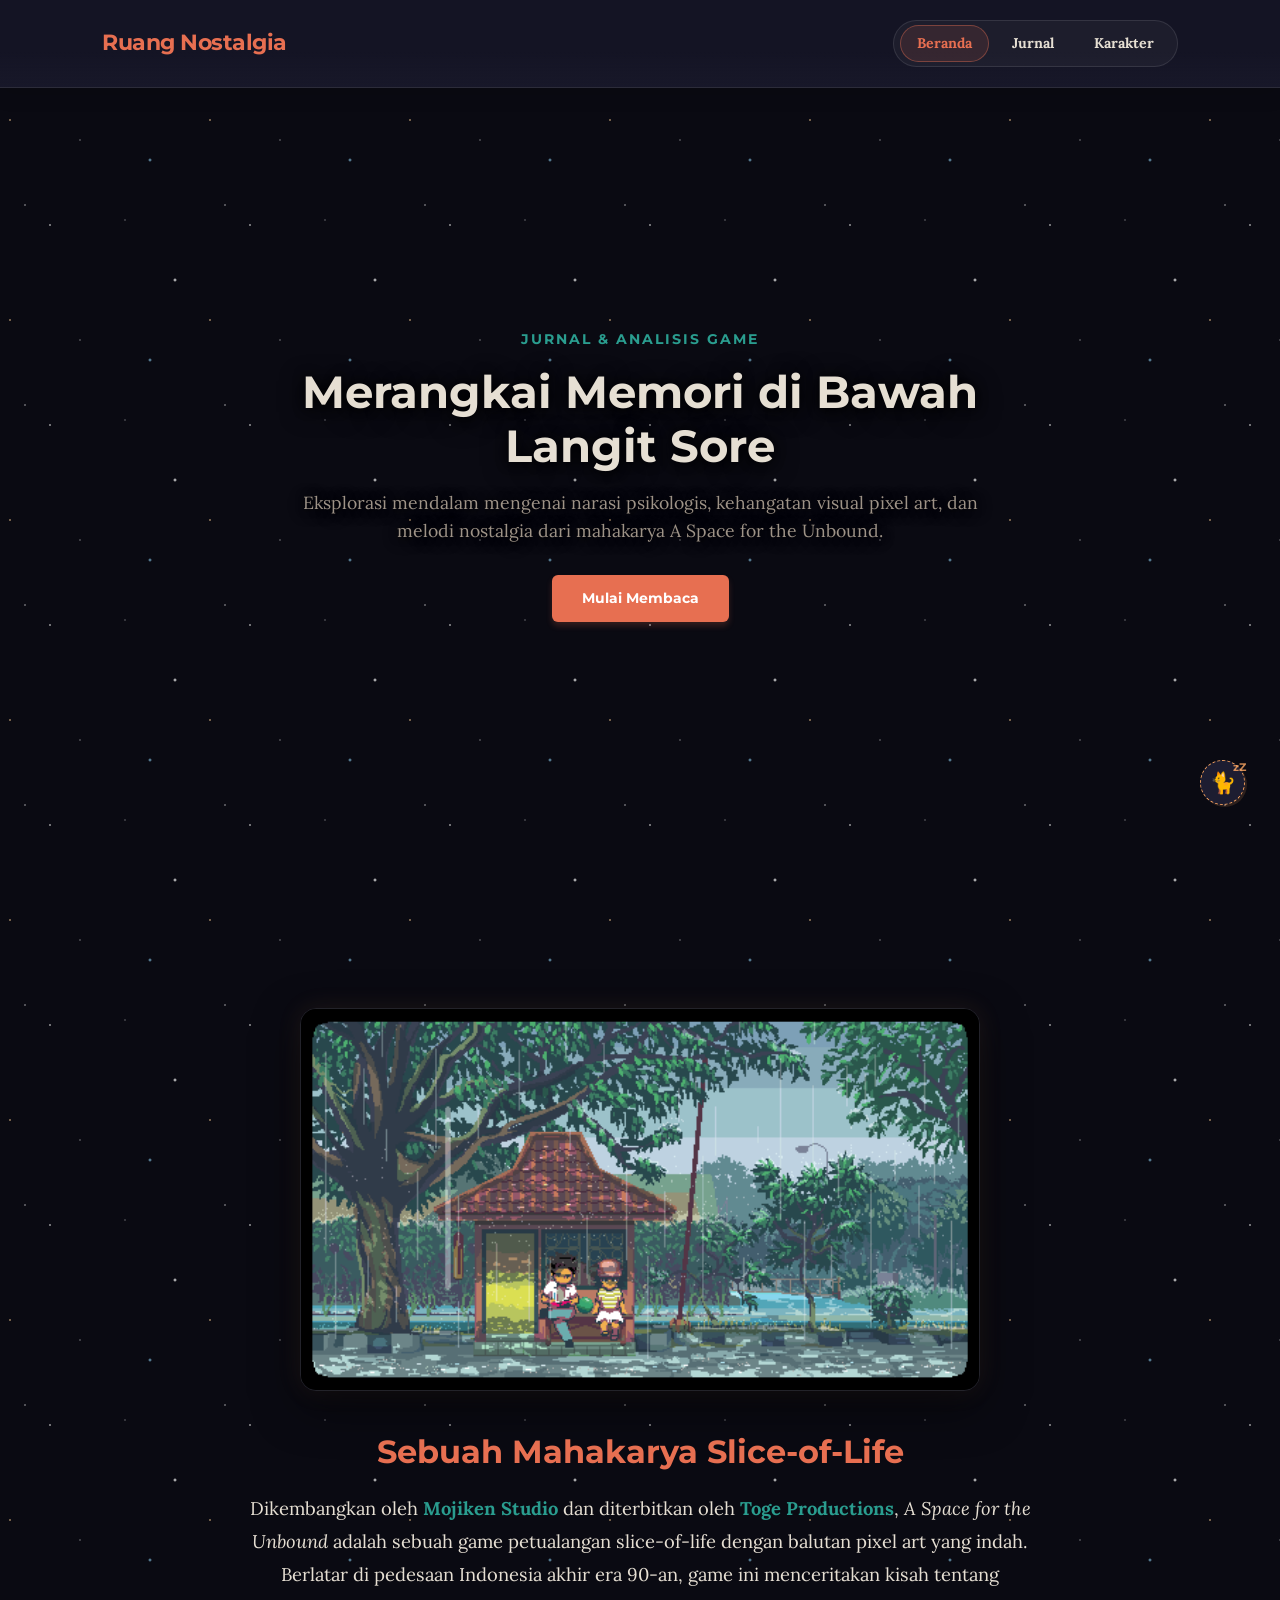
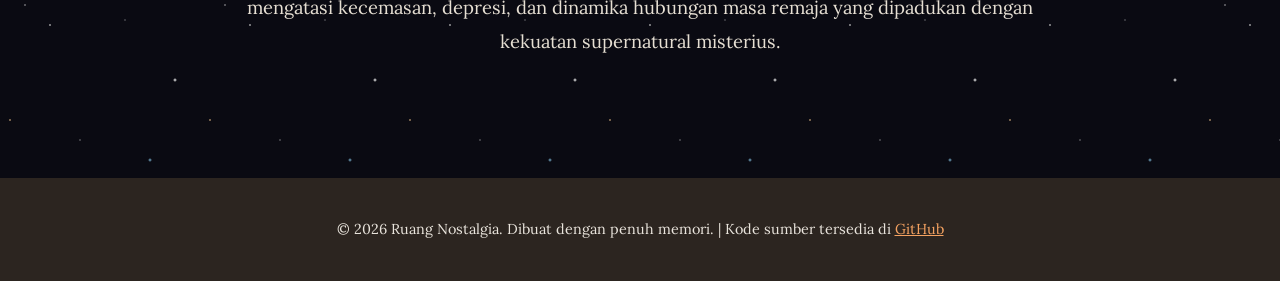
==== index.html @ 8afbe02c "Percobaan 1" ====
<!DOCTYPE html>
<html lang="id">

<head>
    <meta charset="UTF-8">
    <meta name="viewport" content="width=device-width, initial-scale=1.0">
    <title>Ruang Nostalgia - A Space for the Unbound Blog</title>
    <link rel="preconnect" href="https://fonts.googleapis.com">
    <link rel="preconnect" href="https://fonts.gstatic.com" crossorigin>
    <link
        href="https://fonts.googleapis.com/css2?family=Lora:ital,wght@0,400..700;1,400..700&family=Montserrat:wght@400;700&display=swap"
        rel="stylesheet">
    <link rel="stylesheet" href="style.css">
</head>

<body>

    <header class="navbar">
        <div class="logo">Ruang Nostalgia</div>
        <nav class="nav-links">
            <a href="index.html" class="active">Beranda</a>
            <a href="jurnal.html">Jurnal</a>
            <a href="karakter.html">Karakter</a>
</nav>
    </header>

    <main class="hero">
        <div class="hero-content">
            <span class="hero-tag">Jurnal & Analisis Game</span>
            <h1>Merangkai Memori di Bawah Langit Sore</h1>
            <p>Eksplorasi mendalam mengenai narasi psikologis, kehangatan visual pixel art, dan melodi nostalgia dari
                mahakarya A Space for the Unbound.</p>
            <a href="jurnal.html" class="btn-utama">Mulai Membaca</a>
        </div>
    </main>

    <section class="game-intro">
        <div class="intro-content">
            <img src="images/gameplay.gif" alt="A Space for the Unbound Gameplay" class="game-gif">
            <h2>Sebuah Mahakarya Slice-of-Life</h2>
            <p>Dikembangkan oleh <strong>Mojiken Studio</strong> dan diterbitkan oleh <strong>Toge Productions</strong>, <em>A Space for the Unbound</em> adalah sebuah game petualangan slice-of-life dengan balutan pixel art yang indah. Berlatar di pedesaan Indonesia akhir era 90-an, game ini menceritakan kisah tentang mengatasi kecemasan, depresi, dan dinamika hubungan masa remaja yang dipadukan dengan kekuatan supernatural misterius.</p>
        </div>
    </section>

    <footer class="footer">
        <p>&copy; 2026 Ruang Nostalgia. Dibuat dengan penuh memori. | Kode sumber tersedia di <a href="https://github.com" target="_blank" style="color: var(--senja-kuning); text-decoration: underline;">GitHub</a></p>
    </footer>

    <script src="script.js"></script>
    <!-- Interactive Easter Egg: Pet the Cat -->
    <div id="retro-cat" class="retro-cat" title="Kucing jalanan yang sedang tidur...">
        <span class="cat-emoji">🐈</span>
        <span class="cat-zzz">zZ</span>
        <div class="cat-tooltip">Meow~ Kamu menemukan Admiral!</div>
    </div>
    <!-- Back to Top Button -->
    <button id="btn-top" class="btn-top" title="Kembali ke Atas">↑</button>
</body>

</html>
---- style.css ----
/* ==========================================
   1. RESET & VARIABEL WARNA (KONSISTENSI UI)
   ========================================== */
* {
    margin: 0;
    padding: 0;
    box-sizing: border-box;
}

html {
    scroll-behavior: smooth;
}

:root {
    --bg-kertas: #141424;
    --bg-kartu: #1D1D31;
    --bg-blockquote: #23233A;
    --teks-utama: #E6DFD3;
    --teks-pudar: #9E9387;
    --senja-kuning: #F4A261;
    --senja-jingga: #E76F51;
    --langit-biru: #2A9D8F;
    --border-garis: rgba(255, 255, 255, 0.1);
}

body {
    overflow-x: hidden;
    width: 100%;
    font-family: 'Lora', Georgia, serif;
    background-color: #0A0A12;
    /* Deep space dark base */
    /* Pure CSS Stars */
    background-image:
        radial-gradient(1px 1px at 25px 5px, #FFFFFF, rgba(255, 255, 255, 0)),
        radial-gradient(1.5px 1.5px at 50px 25px, rgba(255, 255, 255, 0.8), rgba(255, 255, 255, 0)),
        radial-gradient(1px 1px at 125px 20px, rgba(255, 255, 255, 0.6), rgba(255, 255, 255, 0)),
        radial-gradient(2px 2px at 175px 80px, #FFFFFF, rgba(255, 255, 255, 0)),
        radial-gradient(1.5px 1.5px at 10px 120px, rgba(255, 210, 150, 0.8), rgba(255, 255, 255, 0)),
        /* Warm star */
        radial-gradient(1px 1px at 80px 140px, rgba(255, 255, 255, 0.7), rgba(255, 255, 255, 0)),
        radial-gradient(2px 2px at 150px 160px, rgba(150, 220, 255, 0.8), rgba(255, 255, 255, 0));
    /* Blue star */
    background-repeat: repeat;
    background-size: 200px 200px;
    color: var(--teks-utama);
    line-height: 1.6;
    animation: spaceDrift 150s linear infinite;
    /* Very slow, calming pan effect */
    transition: color 0.3s;
}

@keyframes spaceDrift {
    0% {
        background-position: 0 0;
    }

    100% {
        background-position: -2000px 1000px;
    }

    /* Moves diagonally */
}

h1,
h2,
h3,
.logo,
.btn-utama {
    font-family: 'Montserrat', sans-serif;
    /* Font tegas untuk judul */
}

/* ==========================================
   2. BILAH NAVIGASI (NAVBAR)
   ========================================== */
.navbar {
    display: flex;
    flex-direction: column;
    align-items: center;
    gap: 12px;
    padding: 16px 8%;
    background-color: var(--bg-kertas);
    background-image: linear-gradient(to bottom, var(--bg-kertas) 60%, rgba(29, 29, 49, 0.4));
    border-bottom: 1px solid var(--border-garis);
    box-shadow: 0 4px 20px rgba(0, 0, 0, 0.15);
    position: sticky;
    top: 0;
    z-index: 100;
    transition: background-color 0.3s, border-color 0.3s, box-shadow 0.3s;
}

/* Desktop: kembali ke row layout */
@media (min-width: 641px) {
    .navbar {
        flex-direction: row;
        justify-content: space-between;
        gap: 0;
        padding: 20px 8%;
    }
}

.logo {
    font-size: 1.4rem;
    font-weight: bold;
    color: var(--senja-jingga);
    letter-spacing: -0.5px;
    position: relative;
    user-select: none;
    transition: transform 0.2s cubic-bezier(0.175, 0.885, 0.32, 1.275);
}

/* Nav pill container */
.nav-links {
    display: flex;
    align-items: center;
    gap: 6px;
    background: rgba(255, 255, 255, 0.04);
    border: 1px solid var(--border-garis);
    border-radius: 999px;
    padding: 4px 6px;
}

.nav-links a {
    text-decoration: none;
    color: var(--teks-utama);
    margin-left: 0;
    padding: 6px 16px;
    font-weight: bold;
    font-size: 0.88rem;
    display: inline-block;
    border-radius: 999px;
    border: 1px solid transparent;
    transition: color 0.25s, background 0.25s, border-color 0.25s, transform 0.2s cubic-bezier(0.175, 0.885, 0.32, 1.275);
    z-index: 1;
}

.nav-links a:hover {
    color: var(--senja-jingga) !important;
    background: rgba(231, 111, 81, 0.08) !important;
    background-color: rgba(231, 111, 81, 0.08) !important;
    background-image: none !important;
    border-color: rgba(231, 111, 81, 0.3) !important;
    border-radius: 999px !important;
    padding: 6px 16px !important;
    text-decoration: none !important;
    transform: translateY(-1px);
}

.nav-links a:hover::before,
.nav-links a:hover::after,
.nav-links a.active::before,
.nav-links a.active::after {
    content: none !important;
    background: transparent !important;
    background-image: none !important;
    border: none !important;
    display: none !important;
}

.nav-links a.active {
    color: var(--senja-jingga) !important;
    background: rgba(231, 111, 81, 0.12) !important;
    background-color: rgba(231, 111, 81, 0.12) !important;
    border-color: rgba(231, 111, 81, 0.4) !important;
    border-radius: 999px !important;
}

/* ==========================================
   3. HERO SECTION
   ========================================== */
/* Update Hero to Full Screen Center */
.hero {
    position: relative;
    background-color: transparent;
    /* Keep the stars showing through */
    min-height: 100vh;
    /* Make it take the full screen height */
    display: flex;
    flex-direction: column;
    justify-content: center;
    align-items: center;
    padding: 0 8%;
    text-align: center;
    margin-top: -80px;
    /* Offset the navbar height so it is perfectly dead center */
}

.hero::after {
    display: none !important;
}

.hero-content {
    max-width: 700px;
    position: relative;
    z-index: 1;
    margin-top: 40px;
    /* Push content down slightly to balance the offset */
}

.hero-tag {
    font-family: 'Montserrat', sans-serif;
    font-size: 0.85rem;
    text-transform: uppercase;
    letter-spacing: 2px;
    color: var(--langit-biru);
    font-weight: bold;
}

.hero h1 {
    font-size: 2.8rem;
    margin: 15px 0;
    color: var(--teks-utama);
    line-height: 1.2;
    text-shadow: 0 4px 25px rgba(0, 0, 0, 1), 0 0 12px rgba(0, 0, 0, 0.8);
}

.hero p {
    font-size: 1.1rem;
    color: var(--teks-pudar);
    margin-bottom: 30px;
    text-shadow: 0 2px 15px rgba(0, 0, 0, 1), 0 0 8px rgba(0, 0, 0, 0.8);
}

.btn-utama {
    display: inline-block;
    padding: 12px 30px;
    background-color: var(--senja-jingga);
    color: white;
    text-decoration: none;
    border-radius: 6px;
    font-weight: bold;
    font-size: 0.9rem;
    box-shadow: 0 4px 6px rgba(231, 111, 81, 0.2);
    transition: transform 0.3s cubic-bezier(0.175, 0.885, 0.32, 1.275), background-color 0.3s, box-shadow 0.3s;
    position: relative;
    overflow: hidden;
    z-index: 1;
}

.btn-utama::after {
    content: '';
    position: absolute;
    top: 0;
    left: -100%;
    width: 100%;
    height: 100%;
    background: linear-gradient(90deg, transparent, rgba(255, 255, 255, 0.25), transparent);
    transition: 0.5s;
    z-index: -1;
}

.btn-utama:hover::after {
    left: 100%;
}

.btn-utama:hover {
    transform: translateY(-4px) scale(1.03);
    background-color: #d65d41;
    box-shadow: 0 8px 20px rgba(231, 111, 81, 0.45);
}

/* ==========================================
   4. SEKSI ARTIKEL TERBARU (GRID SYSTEM)
   ========================================== */
.latest-articles {
    padding: 80px 8%;
}

/* Styles for the new Game Intro Section */
.game-intro {
    padding: 100px 8% 120px;
    background-color: transparent;
    text-align: center;
}

.intro-content {
    max-width: 800px;
    margin: 0 auto;
}

.game-gif {
    width: 85%;
    max-width: 700px;
    margin: 0 auto 35px;
    border-radius: 16px;
    border: 1px solid rgba(255, 255, 255, 0.1);
    box-shadow: 0 15px 45px rgba(0, 0, 0, 0.5), 0 0 25px rgba(244, 162, 97, 0.1);
    display: block;
}

.intro-content h2 {
    color: var(--senja-jingga);
    font-size: 2rem;
    margin-bottom: 15px;
}

.intro-content p {
    font-size: 1.15rem;
    line-height: 1.8;
    color: var(--teks-utama);
}

.intro-content strong {
    color: var(--langit-biru);
}

.section-title {
    text-align: center;
    font-size: 2rem;
    margin-bottom: 50px;
    position: relative;
}

.section-title::after {
    content: '';
    display: block;
    width: 50px;
    height: 3px;
    background-color: var(--senja-kuning);
    margin: 10px auto 0;
}

.articles-grid {
    display: grid;
    grid-template-columns: repeat(3, 1fr);
    gap: 30px;
}

.article-card {
    display: block;
    text-decoration: none;
    color: inherit;
    background-color: var(--bg-kartu);
    border-radius: 8px;
    overflow: hidden;
    box-shadow: 0 4px 15px rgba(0, 0, 0, 0.03);
    border: 1px solid var(--border-garis);
    transition: transform 0.3s, box-shadow 0.3s, background-color 0.3s, border-color 0.3s;
}

.article-card:hover {
    transform: translateY(-5px);
    box-shadow: 0 8px 24px rgba(231, 111, 81, 0.08);
    /* Warm twilight hover shadow */
}

.card-image-placeholder {
    height: 200px;
    background-color: var(--bg-blockquote);
    display: flex;
    justify-content: center;
    align-items: center;
    color: var(--teks-pudar);
    font-size: 0.9rem;
    font-style: italic;
    transition: background-color 0.3s;
}

.card-content {
    padding: 25px;
}

.category {
    font-family: 'Montserrat', sans-serif;
    font-size: 0.75rem;
    text-transform: uppercase;
    font-weight: bold;
    color: var(--langit-biru);
}

.card-content h3 {
    font-size: 1.25rem;
    margin: 10px 0;
    line-height: 1.4;
}

.card-content p {
    font-size: 0.95rem;
    color: var(--teks-pudar);
    margin-bottom: 20px;
}

.read-more {
    display: inline-block;
    text-decoration: none;
    color: var(--senja-jingga);
    font-weight: bold;
    font-size: 0.9rem;
    transition: color 0.3s, transform 0.3s cubic-bezier(0.175, 0.885, 0.32, 1.275);
    position: relative;
}

.read-more::after {
    content: '';
    position: absolute;
    bottom: -2px;
    left: 0;
    width: 0;
    height: 1.5px;
    background-color: var(--senja-jingga);
    transition: width 0.3s cubic-bezier(0.175, 0.885, 0.32, 1.275);
}

.read-more:hover::after {
    width: 100%;
}

.read-more:hover {
    color: #d65d41;
    transform: translateX(6px);
}

/* ==========================================
   5. FOOTER
   ========================================== */
.footer {
    text-align: center;
    padding: 40px 20px;
    background-color: #2C2520;
    color: #e9e4dc;
    font-size: 0.9rem;
}

/* ==========================================
   6. RESPONSIVITAS (RUBRIK 4 - 10%)
   ========================================== */
/* ==========================================
   PERBAIKAN TAMPILAN MOBILE (HP)
   ========================================== */
@media (max-width: 992px) {
    body {
        overflow-x: hidden;
    }

    .jurnal-page-wrapper {
        display: flex;
        flex-direction: column;
        align-items: center;
        padding-bottom: 60px;
    }

    .jurnal-header.mading-style {
        order: 1 !important;
        margin-bottom: 20px !important;
        padding: 40px 20px;
    }

    .decor-sticky {
        display: block !important;
        position: relative !important;
        top: 0 !important;
        left: 0 !important;
        transform: none !important;
        width: 85% !important;
        max-width: 280px !important;
        margin: 0 auto 30px auto !important;
        padding: 20px !important;
        animation: none !important;
        order: 2 !important;
    }

    .decor-sticky p {
        font-size: 1.05rem !important;
        text-align: center;
    }

    .decor-polaroid {
        display: block !important;
        position: relative !important;
        top: 0 !important;
        left: 0 !important;
        right: 0 !important;
        width: 80% !important;
        max-width: 280px !important;
        padding: 15px 15px 40px 15px !important;
        margin: 20px auto !important;
        transform: rotate(0deg) !important;
        animation: none !important;
        order: 3 !important;
    }

    .decor-polaroid .photo-img {
        width: 100% !important;
        height: 220px !important;
        background-size: cover !important;
    }

    .decor-polaroid .caption {
        font-size: 1.1rem !important;
        margin-top: 15px !important;
    }

    .decor-polaroid .tape {
        width: 90px !important;
        height: 28px !important;
        top: -14px !important;
        left: calc(50% - 45px) !important;
        background: rgba(255, 255, 255, 0.6) !important;
        box-shadow: 0 4px 8px rgba(0, 0, 0, 0.4) !important;
    }
}

/* <--- INI ADALAH TANDA KURUNG PENUTUP YANG SEBELUMNYA HILANG! */


/* ==========================================
   16. HALAMAN KARAKTER (GALLERY LAYOUT)
   ========================================== */
.karakter-page-wrapper {
    padding: 60px 8% 100px;
    max-width: 1000px;
    margin: 0 auto;
    text-align: center;
}

.karakter-header {
    margin-bottom: 60px;
}

.karakter-header h1 {
    font-size: 2.4rem;
    color: var(--teks-utama);
    margin-bottom: 10px;
}

.karakter-header p {
    color: var(--teks-pudar);
    font-size: 1.1rem;
}

.karakter-gallery {
    display: flex;
    justify-content: center;
    align-items: center;
    gap: 50px;
    flex-wrap: wrap;
    /* Memastikan turun ke bawah otomatis di HP */
}

/* Mematikan Posisi Absolut & Merapikan Kotak Polaroid */
.karakter-gallery .decor-polaroid {
    display: block !important;
    position: relative !important;
    top: 0 !important;
    left: 0 !important;
    right: 0 !important;
    bottom: 0 !important;
    margin: 0 !important;
    width: 250px;
    /* Ukuran yang pas di layar laptop */
}

.karakter-gallery .decor-sticky {
    display: block !important;
    position: relative !important;
    top: 0 !important;
    left: 0 !important;
    right: 0 !important;
    bottom: 0 !important;
    margin: 0 !important;
    width: 220px !important;
    height: fit-content;
}

/* MEMUNCULKAN KEMBALI FOTO ATMA DAN RAYA DI HALAMAN KARAKTER */
#polaroid-zoom-trigger .photo-img {
    background: url('images/foto-kiri.jpg') center/cover no-repeat !important;
    height: 200px;
}

#polaroid-2-zoom-trigger .photo-img.photo-2 {
    background: url('images/foto-kanan.jpg') center/cover no-repeat !important;
    height: 200px;
}

/* ==========================================
   7. CUSTOM MAGIC WAND CURSOR & PARTICLES (A Space for the Unbound)
   ========================================== */
html,
body {
    cursor: url("data:image/svg+xml;utf8,%3Csvg xmlns='http://www.w3.org/2000/svg' width='32' height='32' viewBox='0 0 32 32'%3E%3Cline x1='9' y1='9' x2='24' y2='24' stroke='%23E76F51' stroke-width='3.5' stroke-linecap='round'/%3E%3Cline x1='9.5' y1='9.5' x2='23.5' y2='23.5' stroke='%23FF85A1' stroke-width='1.5' stroke-linecap='round'/%3E%3Ccircle cx='24' cy='24' r='2.5' fill='%23F4A261' stroke='%232C2520' stroke-width='0.5'/%3E%3Ccircle cx='9' cy='9' r='2.5' fill='%23F4A261' stroke='%232C2520' stroke-width='0.5'/%3E%3Cpath d='M 8 1 L 10 5.5 L 15 6 L 11 9.5 L 12.5 14.5 L 8 12 L 3.5 14.5 L 5 9.5 L 1 6 L 6 5.5 Z' fill='%23FFD166' stroke='%232C2520' stroke-width='1' stroke-linejoin='round'/%3E%3Cpath d='M 8 3.5 L 9.2 6.2 L 12.2 6.5 L 9.8 8.6 L 10.7 11.6 L 8 10 L 5.3 11.6 L 6.2 8.6 L 3.8 6.5 L 6.8 6.2 Z' fill='%23FFF' opacity='0.6'/%3E%3Ccircle cx='8' cy='8' r='2' fill='%232A9D8F'/%3E%3C/svg%3E") 8 1, auto;
}

/* Ensure interactive components have the active pointer magic wand */
a,
button,
select,
textarea,
.btn-utama,
.read-more,
.article-card,
.logo,
.theme-toggle-btn,
.filter-btn,
.btn-top,
.decor-polaroid,
.decor-polaroid *,
.char-modal-overlay,
.char-modal-overlay * {
    cursor: url("data:image/svg+xml;utf8,%3Csvg xmlns='http://www.w3.org/2000/svg' width='32' height='32' viewBox='0 0 32 32'%3E%3Cline x1='9' y1='9' x2='24' y2='24' stroke='%23E76F51' stroke-width='3.5' stroke-linecap='round'/%3E%3Cline x1='9.5' y1='9.5' x2='23.5' y2='23.5' stroke='%23FF85A1' stroke-width='1.5' stroke-linecap='round'/%3E%3Ccircle cx='24' cy='24' r='2.5' fill='%23F4A261' stroke='%232C2520' stroke-width='0.5'/%3E%3Ccircle cx='9' cy='9' r='2.5' fill='%23F4A261' stroke='%232C2520' stroke-width='0.5'/%3E%3Cpath d='M 8 1 L 10 5.5 L 15 6 L 11 9.5 L 12.5 14.5 L 8 12 L 3.5 14.5 L 5 9.5 L 1 6 L 6 5.5 Z' fill='%23FFD166' stroke='%232C2520' stroke-width='1' stroke-linejoin='round'/%3E%3Cpath d='M 8 3.5 L 9.2 6.2 L 12.2 6.5 L 9.8 8.6 L 10.7 11.6 L 8 10 L 5.3 11.6 L 6.2 8.6 L 3.8 6.5 L 6.8 6.2 Z' fill='%23FFF' opacity='0.6'/%3E%3Ccircle cx='8' cy='8' r='2' fill='%232A9D8F'/%3E%3C/svg%3E") 8 1, pointer;
}

/* Magic sparkle particles style */
.magic-particle {
    position: fixed;
    top: 0;
    left: 0;
    pointer-events: none;
    z-index: 9999;
    transform: translate(-50%, -50%);
    animation: fadeAndShrink 0.8s cubic-bezier(0.1, 0.8, 0.3, 1) forwards;
}

/* Star-shaped particles using clip-path */
.magic-particle.star {
    clip-path: polygon(50% 0%, 61% 35%, 98% 35%, 68% 57%, 79% 91%, 50% 70%, 21% 91%, 32% 57%, 2% 35%, 39% 35%);
}

/* Rift-shaped particles (magical glowing space diamonds) */
.magic-particle.rift {
    clip-path: polygon(50% 0%, 100% 50%, 50% 100%, 0% 50%);
}

/* Simple circular sparkles */
.magic-particle.circle {
    border-radius: 50%;
}

@keyframes fadeAndShrink {
    0% {
        opacity: 1;
        transform: translate(-50%, -50%) scale(1) rotate(0deg);
    }

    100% {
        opacity: 0;
        transform: translate(calc(-50% + var(--dx)), calc(-50% + var(--dy))) scale(0) rotate(var(--rot));
    }
}

/* Space Dive Rift Ripple on Click (Subtler & Smaller) */
.rift-ripple {
    position: fixed;
    pointer-events: none;
    z-index: 9998;
    border: 1.5px solid var(--langit-biru);
    border-radius: 50%;
    transform: translate(-50%, -50%) scale(0);
    box-shadow: 0 0 8px var(--langit-biru), inset 0 0 8px var(--langit-biru);
    animation: riftExpand 0.5s cubic-bezier(0.1, 0.8, 0.2, 1) forwards;
}

@keyframes riftExpand {
    0% {
        width: 0px;
        height: 0px;
        opacity: 0.8;
        border-color: var(--senja-kuning);
        box-shadow: 0 0 5px var(--senja-kuning), inset 0 0 5px var(--senja-kuning);
    }

    40% {
        opacity: 0.9;
        border-color: var(--langit-biru);
        box-shadow: 0 0 10px var(--langit-biru), inset 0 0 10px var(--langit-biru);
    }

    100% {
        width: 70px;
        height: 70px;
        opacity: 0;
        transform: translate(-50%, -50%) scale(1);
    }
}

/* Glossy Memory Bubble Style for Nav Hover */
.nav-bubble {
    position: fixed;
    pointer-events: none;
    z-index: 9999;
    border-radius: 50%;
    transform: translate(-50%, -50%);
    animation: bubbleRise 1.2s cubic-bezier(0.1, 0.8, 0.3, 1) forwards;
}

@keyframes bubbleRise {
    0% {
        opacity: 0;
        transform: translate(-50%, -50%) scale(0.3);
    }

    15% {
        opacity: 0.8;
        transform: translate(-50%, -50%) scale(1);
    }

    100% {
        opacity: 0;
        transform: translate(calc(-50% + var(--dx)), calc(-50% - var(--dy))) scale(1.3);
    }
}

/* Logo thought bubble and heartbeat pop styles */
.logo-pop {
    animation: logoHeartbeat 0.3s cubic-bezier(0.175, 0.885, 0.32, 1.275) forwards;
}

@keyframes logoHeartbeat {
    0% {
        transform: scale(1);
    }

    50% {
        transform: scale(1.08);
        color: var(--senja-kuning);
    }

    100% {
        transform: scale(1);
    }
}

.logo-thought-bubble {
    position: absolute;
    top: 130%;
    left: 0;
    background-color: var(--bg-kartu);
    border: 1.5px dashed var(--senja-jingga);
    border-radius: 8px;
    padding: 8px 14px;
    font-family: 'Lora', Georgia, serif;
    font-size: 0.8rem;
    font-style: italic;
    color: var(--teks-utama);
    box-shadow: 0 6px 15px rgba(231, 111, 81, 0.12);
    z-index: 1000;
    width: max-content;
    max-width: 260px;
    white-space: normal;
    opacity: 0;
    transform: translateY(-8px);
    transition: opacity 0.3s ease, transform 0.3s cubic-bezier(0.175, 0.885, 0.32, 1.275), background-color 0.3s, color 0.3s;
    pointer-events: none;
    font-weight: normal;
    letter-spacing: normal;
    line-height: 1.4;
}

.logo-thought-bubble.show {
    opacity: 1;
    transform: translateY(0);
}

.logo-thought-bubble::after {
    content: '';
    position: absolute;
    top: -7px;
    left: 20px;
    border-width: 0 7px 7px;
    border-style: solid;
    border-color: transparent transparent var(--bg-kartu);
    display: block;
    width: 0;
    transition: border-color 0.3s;
}

.logo-thought-bubble::before {
    content: '';
    position: absolute;
    top: -9px;
    left: 19px;
    border-width: 0 8px 8px;
    border-style: solid;
    border-color: transparent transparent var(--senja-jingga);
    display: block;
    width: 0;
    z-index: -1;
}

/* ==========================================
   8. HALAMAN JURNAL & TENTANG (SPLIT LAYOUT)
   ========================================== */
.jurnal-header {
    padding: 60px 8% 20px;
    text-align: center;
    max-width: 800px;
    margin: 0 auto;
}

.jurnal-header h1 {
    font-size: 2.2rem;
    color: var(--teks-utama);
    margin-bottom: 10px;
}

.jurnal-header p {
    color: var(--teks-pudar);
    font-size: 1.05rem;
}

/* Split Layout for Tentang Halaman */
.about-container {
    padding: 60px 8% 80px;
}

.about-split {
    display: grid;
    grid-template-columns: 1fr 1.2fr;
    gap: 50px;
    align-items: center;
    max-width: 1100px;
    margin: 0 auto;
}

.about-photo-wrapper {
    width: 100%;
}

.about-photo-placeholder {
    width: 100%;
    aspect-ratio: 1 / 1;
    background: radial-gradient(circle at center, #f4ecd8 0%, #e9e4dc 100%);
    border: 3px dashed rgba(231, 111, 81, 0.35);
    border-radius: 12px;
    display: flex;
    justify-content: center;
    align-items: center;
    position: relative;
    overflow: hidden;
    box-shadow: 0 8px 24px rgba(0, 0, 0, 0.04);
}

.about-photo-placeholder::before {
    content: '';
    position: absolute;
    top: 10px;
    left: 10px;
    right: 10px;
    bottom: 10px;
    border: 1px solid rgba(44, 37, 32, 0.08);
    pointer-events: none;
}

.pixel-art-avatar {
    text-align: center;
    color: var(--teks-pudar);
    font-family: 'Montserrat', sans-serif;
    font-size: 1.1rem;
    font-weight: bold;
    display: flex;
    flex-direction: column;
    align-items: center;
    gap: 15px;
}

.pixel-art-avatar::before {
    content: '👤';
    font-size: 3.5rem;
    filter: drop-shadow(0 4px 6px rgba(0, 0, 0, 0.1));
}

.about-info {
    display: flex;
    flex-direction: column;
    gap: 18px;
}

.about-tag {
    font-family: 'Montserrat', sans-serif;
    font-size: 0.85rem;
    text-transform: uppercase;
    letter-spacing: 2px;
    color: var(--langit-biru);
    font-weight: bold;
}

.about-info h1 {
    font-size: 2.5rem;
    color: var(--teks-utama);
    line-height: 1.2;
}

.about-bio {
    font-size: 1.15rem;
    color: var(--teks-utama);
    line-height: 1.6;
}

.about-story {
    font-size: 1.02rem;
    color: var(--teks-pudar);
    line-height: 1.7;
    position: relative;
    padding-left: 20px;
    border-left: 3px solid var(--senja-kuning);
}

.about-skills {
    font-size: 1rem;
    color: var(--teks-pudar);
    line-height: 1.6;
}

.btn-hubungi {
    align-self: flex-start;
    margin-top: 10px;
}

/* Responsiveness for Jurnal & Tentang */
@media (max-width: 992px) {
    .about-split {
        grid-template-columns: 1fr;
        gap: 40px;
    }

    .about-photo-placeholder {
        max-width: 400px;
        margin: 0 auto;
    }
}

/* ==========================================
   9. CINEMATIC PAGE TRANSITIONS (SIMPLE SMOOTH FADE)
   ========================================== */
.page-transition-overlay {
    position: fixed;
    top: 0;
    left: 0;
    width: 100vw;
    height: 100vh;
    background-color: var(--bg-kertas);
    /* Blends perfectly with page background to prevent flashing */
    z-index: 100000;
    pointer-events: none;
    opacity: 1;
    transition: opacity 0.35s cubic-bezier(0.4, 0, 0.2, 1);
}

.page-transition-overlay.fade-out {
    opacity: 0;
}

/* ==========================================
   10. DETAIL ARTIKEL & TIPOGRAFI (Tahap 4)
   ========================================== */
.article-container {
    max-width: 800px;
    /* Ergonomic column width for optimal reading experience */
    margin: 40px auto 60px;
    padding: 0 24px;
}

.breadcrumb {
    font-family: 'Montserrat', sans-serif;
    font-size: 0.75rem;
    text-transform: uppercase;
    letter-spacing: 1px;
    color: var(--teks-pudar);
    margin-bottom: 24px;
}

.breadcrumb a {
    text-decoration: none;
    color: var(--teks-pudar);
    transition: color 0.3s;
}

.breadcrumb a:hover {
    color: var(--senja-jingga);
}

.breadcrumb .active {
    color: var(--senja-jingga);
    font-weight: bold;
}

.article-header {
    margin-bottom: 35px;
}

.article-header .category {
    font-family: 'Montserrat', sans-serif;
    font-size: 0.8rem;
    font-weight: bold;
    text-transform: uppercase;
    letter-spacing: 1.5px;
    color: var(--langit-biru);
    display: inline-block;
    margin-bottom: 12px;
}

.article-header h1 {
    font-size: 2.6rem;
    color: var(--teks-utama);
    line-height: 1.25;
    margin-bottom: 15px;
}

.article-meta {
    display: flex;
    flex-wrap: wrap;
    gap: 20px;
    font-family: 'Montserrat', sans-serif;
    font-size: 0.85rem;
    color: var(--teks-pudar);
    border-bottom: 1px dashed rgba(44, 37, 32, 0.15);
    padding-bottom: 20px;
    margin-bottom: 30px;
}

.article-meta strong {
    color: var(--teks-utama);
}

.article-hero-image {
    width: 100%;
    aspect-ratio: 16 / 9;
    background: linear-gradient(135deg, rgba(244, 162, 97, 0.4) 0%, rgba(231, 111, 81, 0.5) 100%);
    border: 1px solid rgba(255, 255, 255, 0.1) !important;
    border-radius: 16px !important;
    position: relative;
    overflow: hidden;
    box-shadow: 0 15px 45px rgba(0, 0, 0, 0.5), 0 0 25px rgba(244, 162, 97, 0.1) !important;
    display: flex;
    justify-content: center;
    align-items: center;
}

.article-hero-image::before {
    display: none;
}

.hero-image-overlay {
    text-align: center;
    color: var(--teks-utama);
    font-family: 'Montserrat', sans-serif;
    font-size: 1rem;
    font-weight: bold;
    display: flex;
    flex-direction: column;
    align-items: center;
    gap: 15px;
    padding: 20px;
}

.hero-image-overlay::before {
    content: '🌅';
    font-size: 3.5rem;
    filter: drop-shadow(0 4px 6px rgba(0, 0, 0, 0.1));
}

.article-content {
    font-family: 'Lora', Georgia, serif;
    font-size: 1.15rem;
    /* Larger, premium, legible text size */
    line-height: 1.85;
    /* Beautiful, airy row spacing */
    color: var(--teks-utama);
}

.article-content p {
    margin-bottom: 24px;
    /* Distinct paragraphs spacing */
}

.article-content h2 {
    font-family: 'Montserrat', sans-serif;
    font-size: 1.6rem;
    color: var(--senja-jingga);
    margin: 40px 0 20px;
    line-height: 1.3;
}

.article-content blockquote {
    background-color: var(--bg-blockquote);
    /* Krem hangat sedikit teduh / Indigo di dark mode */
    border-left: 4px solid var(--senja-kuning);
    /* Border senja */
    padding: 24px 30px;
    margin: 35px 0;
    border-radius: 0 8px 8px 0;
    font-style: italic;
    font-size: 1.25rem;
    line-height: 1.7;
    color: var(--teks-utama);
    box-shadow: inset 2px 2px 5px rgba(0, 0, 0, 0.01);
    transition: background-color 0.3s, color 0.3s;
}

.article-content blockquote cite {
    display: block;
    margin-top: 12px;
    font-family: 'Montserrat', sans-serif;
    font-size: 0.85rem;
    font-style: normal;
    font-weight: bold;
    color: var(--teks-pudar);
    text-transform: uppercase;
    letter-spacing: 1px;
}

.article-navigation {
    margin-top: 50px;
    border-top: 1px dashed rgba(44, 37, 32, 0.15);
    padding-top: 30px;
}

.btn-kembali {
    display: inline-block;
    padding: 12px 28px;
    background-color: var(--bg-blockquote);
    border: 1.5px dashed var(--senja-jingga);
    border-radius: 4px;
    /* Blocky retro style */
    color: var(--teks-utama);
    text-decoration: none;
    font-family: 'Montserrat', sans-serif;
    font-weight: bold;
    font-size: 0.9rem;
    letter-spacing: 0.5px;
    box-shadow: 4px 4px 0px rgba(231, 111, 81, 0.15);
    /* Retro 2D block shadow */
    transition: transform 0.2s, background-color 0.3s, border-color 0.3s, box-shadow 0.2s, color 0.3s;
    position: relative;
}

.btn-kembali::before {
    content: '◆';
    /* Retro choice pointer diamond from the game */
    margin-right: 10px;
    color: var(--langit-biru);
    display: inline-block;
    transition: color 0.3s, transform 0.3s cubic-bezier(0.175, 0.885, 0.32, 1.275);
}

.btn-kembali:hover {
    background-color: var(--bg-kartu);
    border-color: var(--langit-biru);
    color: var(--senja-jingga);
    box-shadow: 2px 2px 0px rgba(42, 157, 143, 0.25);
    transform: translate(2px, 2px);
    /* Retro button press-down effect */
}

.btn-kembali:hover::before {
    color: var(--senja-jingga);
    transform: scale(1.3) rotate(45deg);
    /* Playful memory spin & scale */
}

/* Dreamlike Memory Flashback Transition Overlay */
.page-transition-overlay.flashback-style {
    background: radial-gradient(circle at center, #FFFFFF 0%, #FFFDF9 60%, var(--bg-kertas) 100%);
    box-shadow: 0 0 120px rgba(255, 255, 255, 1) inset;
    transition: opacity 0.5s cubic-bezier(0.25, 1, 0.5, 1);
}

/* Responsiveness for Article Page */
@media (max-width: 768px) {
    .article-container {
        padding: 40px 20px;
        /* Generous mobile padding */
        margin: 20px auto 40px;
    }

    .article-header h1 {
        font-size: 2rem;
    }

    .article-content {
        font-size: 1.1rem;
    }

    .article-content blockquote {
        padding: 18px 20px;
        font-size: 1.15rem;
    }
}

/* ==========================================
   11. SPACE-DIVE TRANSITION STYLES (TONED DOWN & SOFT)
   ========================================== */
.page-transition-overlay.space-dive-style {
    background-color: #1A1A2E;
    /* Space Dive deep indigo as base */
    opacity: 0;
    transform: scale(1.02);
    /* Very subtle scale up for diving warp effect */
    transition: opacity 0.4s cubic-bezier(0.25, 1, 0.5, 1), transform 0.4s cubic-bezier(0.25, 1, 0.5, 1);
    display: flex;
    justify-content: center;
    align-items: center;
}

/* Show state */
.page-transition-overlay.space-dive-style.fade-in-active {
    opacity: 1;
    transform: scale(1);
}

/* ==========================================
   12. SINKRONISASI LAINNYA & FITUR UX BARU
   ========================================== */
/* Filter Kategori */
.filter-container {
    display: flex;
    justify-content: center;
    flex-wrap: wrap;
    gap: 12px;
    margin: 20px auto 40px;
    max-width: 800px;
    padding: 0 15px;
}

.filter-btn {
    font-family: 'Montserrat', sans-serif;
    font-size: 0.85rem;
    font-weight: bold;
    padding: 8px 18px;
    background-color: var(--bg-kartu);
    border: 1px dashed var(--border-garis);
    border-radius: 20px;
    color: var(--teks-utama);
    box-shadow: 0 2px 5px rgba(0, 0, 0, 0.02);
    transition: all 0.3s cubic-bezier(0.175, 0.885, 0.32, 1.275);
}

.filter-btn:hover {
    color: var(--senja-jingga);
    border-color: var(--senja-jingga);
    transform: translateY(-2px);
}

.filter-btn.active {
    background-color: var(--langit-biru);
    border-color: var(--langit-biru);
    color: white;
    box-shadow: 0 4px 10px rgba(42, 157, 143, 0.2);
}

/* Back to Top Button */
.btn-top {
    position: fixed;
    bottom: 35px;
    right: 35px;
    display: none;
    z-index: 999;
    width: 45px;
    height: 45px;
    border-radius: 50%;
    background-color: var(--bg-kartu);
    border: 1.5px dashed var(--senja-kuning);
    color: var(--senja-kuning);
    font-size: 1.2rem;
    font-weight: bold;
    box-shadow: 2px 2px 0px rgba(244, 162, 97, 0.15);
    /* Retro 2D shadow */
    transition: all 0.25s cubic-bezier(0.175, 0.885, 0.32, 1.275);
    display: flex;
    justify-content: center;
    align-items: center;
}

.btn-top:hover {
    background-color: #23233A;
    border-color: var(--langit-biru);
    color: var(--langit-biru);
    box-shadow: 1px 1px 0px rgba(42, 157, 143, 0.25);
    transform: translate(1px, 1px) scale(1.05);
}



/* ==========================================
   13. EASTER EGG: INTERACTIVE CAT (ADMIRAL)
   ========================================== */
.retro-cat {
    position: fixed;
    bottom: 95px;
    right: 35px;
    z-index: 998;
    background-color: var(--bg-kartu);
    border: 1.5px dashed var(--senja-kuning);
    width: 45px;
    height: 45px;
    border-radius: 50%;
    display: flex;
    justify-content: center;
    align-items: center;
    font-size: 1.3rem;
    box-shadow: 2px 2px 0px rgba(244, 162, 97, 0.15);
    user-select: none;
    transition: all 0.25s cubic-bezier(0.175, 0.885, 0.32, 1.275);
}

.retro-cat:hover {
    background-color: #23233A;
    border-color: var(--langit-biru);
    box-shadow: 1px 1px 0px rgba(42, 157, 143, 0.25);
    transform: translate(1px, 1px) scale(1.1);
}

.cat-emoji {
    display: inline-block;
    transition: transform 0.25s ease;
}

.retro-cat:hover .cat-emoji {
    animation: catStretch 0.5s ease infinite alternate;
}

@keyframes catStretch {
    0% {
        transform: scale(1);
    }

    100% {
        transform: scaleY(1.15) scaleX(0.95);
    }
}

.cat-zzz {
    position: absolute;
    top: -2px;
    right: -2px;
    font-size: 0.7rem;
    font-family: 'Montserrat', sans-serif;
    font-weight: bold;
    color: var(--senja-kuning);
    opacity: 0.85;
    animation: zzzFloat 2s ease-in-out infinite;
}

@keyframes zzzFloat {
    0% {
        transform: translate(0, 0) scale(0.7);
        opacity: 0;
    }

    30% {
        opacity: 0.8;
    }

    100% {
        transform: translate(8px, -12px) scale(1.1);
        opacity: 0;
    }
}

/* Tooltip Dialog box */
.cat-tooltip {
    position: absolute;
    bottom: 120%;
    right: 0;
    background-color: var(--bg-kartu);
    border: 1.5px dashed var(--senja-jingga);
    border-radius: 8px;
    padding: 8px 12px;
    font-family: 'Lora', Georgia, serif;
    font-size: 0.8rem;
    font-style: italic;
    color: var(--teks-utama);
    box-shadow: 0 6px 15px rgba(231, 111, 81, 0.12);
    z-index: 1000;
    width: max-content;
    max-width: 220px;
    white-space: normal;
    opacity: 0;
    transform: translateY(-8px);
    pointer-events: none;
    transition: opacity 0.3s ease, transform 0.3s cubic-bezier(0.175, 0.885, 0.32, 1.275);
}

.cat-tooltip.show {
    opacity: 1;
    transform: translateY(0);
}

.cat-tooltip::after {
    content: '';
    position: absolute;
    bottom: -7px;
    right: 15px;
    border-width: 7px 7px 0;
    border-style: solid;
    border-color: var(--bg-kartu) transparent transparent;
    display: block;
    width: 0;
}

.cat-tooltip::before {
    content: '';
    position: absolute;
    bottom: -9px;
    right: 14px;
    border-width: 8px 8px 0;
    border-style: solid;
    border-color: var(--senja-jingga) transparent transparent;
    display: block;
    width: 0;
    z-index: -1;
}

/* Heart Particle */
.heart-particle {
    position: fixed;
    pointer-events: none;
    z-index: 9999;
    font-size: 1.2rem;
    color: #e76f51;
    animation: heartRise 1.2s cubic-bezier(0.25, 0.8, 0.25, 1) forwards;
}

@keyframes heartRise {
    0% {
        opacity: 0;
        transform: translate(-50%, -50%) scale(0.5);
    }

    15% {
        opacity: 1;
        transform: translate(-50%, -50%) scale(1.1);
    }

    100% {
        opacity: 0;
        transform: translate(calc(-50% + var(--dx)), calc(-50% - var(--dy))) scale(0.6);
    }
}

/* ==========================================
   14. SCHOOL NOTICE BOARD AESTHETIC (MADING)
   ========================================== */
.jurnal-header.mading-style {
    background: rgba(20, 20, 35, 0.4);
    backdrop-filter: blur(10px);
    -webkit-backdrop-filter: blur(10px);
    padding: 50px 40px;
    border-radius: 12px;
    box-shadow: 0 15px 40px rgba(0, 0, 0, 0.6), inset 0 0 20px rgba(42, 157, 143, 0.05);
    max-width: 800px;
    margin: 40px auto 20px;
    border: 1px solid rgba(255, 255, 255, 0.08);
    border-top: 1px solid rgba(255, 255, 255, 0.15);
    position: relative;
    overflow: visible;
}

.mading-paper {
    background-color: var(--bg-kertas);
    padding: 35px 45px;
    border-radius: 4px;
    box-shadow: 3px 5px 15px rgba(0, 0, 0, 0.12);
    transform: rotate(0deg);
    transition: transform 0.4s cubic-bezier(0.175, 0.885, 0.32, 1.275), box-shadow 0.4s ease;
    position: relative;
    border: 1px solid var(--border-garis);
}

.mading-paper:hover {
    transform: rotate(0deg) scale(1.01);
    box-shadow: 5px 10px 25px rgba(0, 0, 0, 0.18);
}

/* Thumbtacks (Pins) */
.pin {
    width: 14px;
    height: 14px;
    background: var(--senja-jingga);
    box-shadow: 0 0 10px var(--senja-jingga), 0 0 20px var(--senja-jingga), inset 0 0 4px #FFF;
    border: none;
    border-radius: 50%;
    position: absolute;
    top: -6px;
    z-index: 10;
    transition: transform 0.3s cubic-bezier(0.175, 0.885, 0.32, 1.275);
}

.mading-paper:hover .pin {
    transform: scale(1.1);
}

.pin::after {
    content: none !important;
}

.pin.top-left {
    left: 20px;
    transform: rotate(-15deg);
}

.pin.top-right {
    right: 20px;
    transform: rotate(15deg);
}

/* ==========================================
   15. OVERLAPPING IMMERSIVE DECORS & ZOOM
   ========================================== */
.jurnal-page-wrapper {
    position: relative;
    max-width: 800px;
    /* Ensure this matches or wraps tightly around your mading width */
    margin: 0 auto;
    overflow: visible;
}

.jurnal-page-wrapper.zoomed {
    padding-bottom: 220px;
    /* Breathe space for scaled board */
    transition: padding 0.4s ease;
}

.jurnal-page-wrapper.zoomed .jurnal-header {
    transform: scale(1.5);
    /* Scale up ONLY the corkboard */
    transform-origin: center top;
    /* Scale centered top to maintain balance */
    transition: transform 0.4s cubic-bezier(0.25, 1, 0.5, 1);
    z-index: 5;
}

.decor-polaroid {
    background: rgba(255, 255, 255, 0.05);
    backdrop-filter: blur(8px);
    -webkit-backdrop-filter: blur(8px);
    padding: 10px 10px 30px 10px;
    box-shadow: 0 15px 35px rgba(0, 0, 0, 0.5), inset 0 0 20px rgba(255, 255, 255, 0.05);
    transform: rotate(0deg);
    transition: transform 0.3s cubic-bezier(0.175, 0.885, 0.32, 1.275), box-shadow 0.3s ease;
    border: 1px solid rgba(255, 255, 255, 0.15);
    border-top: 1px solid rgba(255, 255, 255, 0.3);
    user-select: none;
    animation: spaceFloat 6s ease-in-out infinite;
}

.decor-left {
    position: absolute;
    top: 40px;
    left: -240px;
    z-index: 10;
}

.decor-right {
    position: absolute;
    top: 40px;
    right: -240px;
    z-index: 10;
}

.decor-polaroid .photo-img.photo-2 {
    background-image: url('images/foto-kanan.jpg');
    background-size: cover;
    background-position: center;
}

.decor-polaroid:hover {
    animation-play-state: paused;
    box-shadow: 0 15px 30px rgba(0, 0, 0, 0.25), 0 5px 10px rgba(0, 0, 0, 0.1);
}

.decor-polaroid .photo-img {
    width: 120px;
    height: 120px;
    background-image: url('images/foto-kiri.jpg');
    background-size: cover;
    background-position: center;
    border: 1px solid rgba(0, 0, 0, 0.1);
}

.decor-polaroid .caption {
    font-family: 'Lora', Georgia, serif;
    font-style: italic;
    font-size: 0.8rem;
    text-align: center;
    margin-top: 10px;
    color: var(--teks-utama);
}

.decor-polaroid .tape {
    position: absolute;
    top: -15px;
    left: calc(50% - 30px);
    width: 60px;
    height: 25px;
    background: rgba(255, 255, 255, 0.2);
    backdrop-filter: blur(4px);
    box-shadow: 0 0 10px rgba(255, 255, 255, 0.3);
    border: none;
    transform: rotate(3deg);
    pointer-events: none;
}

.decor-sticky {
    position: absolute;
    bottom: -30px;
    /* Adjust this value so it overlaps the bottom edge perfectly */
    left: 50%;
    transform: translateX(-50%) rotate(0deg);
    /* Centered horizontally with zero rotation */
    z-index: 15;
    background: rgba(244, 162, 97, 0.15);
    backdrop-filter: blur(8px);
    -webkit-backdrop-filter: blur(8px);
    padding: 20px;
    box-shadow: 0 15px 35px rgba(0, 0, 0, 0.5), inset 0 0 15px rgba(244, 162, 97, 0.1);
    width: 180px;
    transition: transform 0.3s cubic-bezier(0.175, 0.885, 0.32, 1.275), box-shadow 0.3s ease;
    border: 1px solid rgba(244, 162, 97, 0.3);
    border-top: 1px solid rgba(244, 162, 97, 0.5);
    animation: spaceFloatCenter 7s ease-in-out infinite;
}

.decor-sticky:hover {
    animation-play-state: paused;
    box-shadow: 4px 8px 18px rgba(0, 0, 0, 0.22);
}

.decor-sticky p {
    font-family: 'Lora', Georgia, serif;
    font-style: italic;
    font-size: 0.9rem;
    color: var(--teks-utama);
    line-height: 1.4;
}

.decor-sticky .pin {
    width: 14px;
    height: 14px;
    background: var(--senja-jingga);
    box-shadow: 0 0 10px var(--senja-jingga), 0 0 20px var(--senja-jingga), inset 0 0 4px #FFF;
    border: none;
    border-radius: 50%;
    position: absolute;
    top: -6px;
    left: calc(50% - 7px);
    z-index: 10;
    transform: rotate(-5deg);
}

.decor-sticky .pin::after {
    content: none !important;
}

@keyframes spaceFloat {
    0% {
        transform: translateY(0px) rotate(0deg);
    }

    50% {
        transform: translateY(-8px) rotate(0deg);
    }

    100% {
        transform: translateY(0px) rotate(0deg);
    }
}

@keyframes spaceFloatCenter {
    0% {
        transform: translateX(-50%) translateY(0px) rotate(0deg);
    }

    50% {
        transform: translateX(-50%) translateY(-6px) rotate(0deg);
    }

    100% {
        transform: translateX(-50%) translateY(0px) rotate(0deg);
    }
}

/* Force the Correct Images */
.decor-left .photo-img {
    background: url('images/foto-kiri.jpg') center/cover no-repeat !important;
}

.decor-right .photo-img,
.decor-right .photo-img.photo-2 {
    background: url('images/foto-kanan.jpg') center/cover no-repeat !important;
}

/* Hide character-desc on the floating polaroid — only shown in modal */
.decor-polaroid .character-desc {
    display: none;
}

/* ==========================================
   CHARACTER MODAL OVERLAY
   ========================================== */
.char-modal-overlay {
    position: fixed;
    inset: 0;
    background: rgba(10, 10, 18, 0.92);
    z-index: 9999;
    display: flex;
    justify-content: center;
    align-items: center;
    opacity: 0;
    pointer-events: none;
    transition: opacity 0.35s ease;
    backdrop-filter: blur(4px);
    -webkit-backdrop-filter: blur(4px);
}

.char-modal-overlay.active {
    opacity: 1;
    pointer-events: auto;
}

/* The card itself */
.char-modal-card {
    cursor: default;
    position: relative;
    background: rgba(255, 255, 255, 0.05);
    backdrop-filter: blur(12px);
    -webkit-backdrop-filter: blur(12px);
    border: 1px solid rgba(255, 255, 255, 0.15);
    border-top: 1px solid rgba(255, 255, 255, 0.3);
    box-shadow: 0 30px 80px rgba(0, 0, 0, 0.7), inset 0 0 30px rgba(255, 255, 255, 0.04);
    padding: 14px 14px 28px 14px;
    width: 280px;
    /* Entry animation */
    transform: scale(0.7) translateY(20px);
    opacity: 0;
    transition: transform 0.45s cubic-bezier(0.25, 1, 0.5, 1), opacity 0.45s cubic-bezier(0.25, 1, 0.5, 1);
}

.char-modal-overlay.active .char-modal-card {
    transform: scale(1) translateY(0);
    opacity: 1;
}

/* Tape strip on top */
.char-modal-card .modal-tape {
    position: absolute;
    top: -14px;
    left: calc(50% - 32px);
    width: 64px;
    height: 22px;
    background: rgba(255, 255, 255, 0.18);
    backdrop-filter: blur(4px);
    box-shadow: 0 0 8px rgba(255, 255, 255, 0.25);
    transform: rotate(1.5deg);
    pointer-events: none;
}

/* Photo area */
.char-modal-card .modal-photo {
    width: 100%;
    aspect-ratio: 1 / 1;
    background-size: cover;
    background-position: center;
    background-repeat: no-repeat;
    border: 1px solid rgba(255, 255, 255, 0.1);
    display: block;
}

/* Caption (name + year) */
.char-modal-card .modal-caption {
    font-family: 'Lora', Georgia, serif;
    font-style: italic;
    font-size: 0.95rem;
    text-align: center;
    margin-top: 12px;
    color: var(--teks-utama);
    letter-spacing: 0.3px;
}

/* Divider */
.char-modal-card .modal-divider {
    width: 40px;
    height: 1px;
    background: linear-gradient(to right, transparent, rgba(244, 162, 97, 0.6), transparent);
    margin: 10px auto;
    border: none;
}

/* Description text */
.char-modal-card .modal-desc {
    font-family: 'Lora', Georgia, serif;
    font-style: italic;
    font-size: 0.82rem;
    line-height: 1.65;
    color: rgba(230, 223, 211, 0.82);
    text-align: center;
    text-shadow: 0 1px 4px rgba(0, 0, 0, 0.7);
    margin: 0;
    opacity: 0;
    transform: translateY(6px);
    transition: opacity 0.35s ease 0.25s, transform 0.35s ease 0.25s;
}

.char-modal-overlay.active .char-modal-card .modal-desc {
    opacity: 1;
    transform: translateY(0);
}

/* Close hint */
.char-modal-card .modal-close-hint {
    position: absolute;
    bottom: -30px;
    left: 50%;
    transform: translateX(-50%);
    font-family: 'Montserrat', sans-serif;
    font-size: 0.7rem;
    letter-spacing: 1.5px;
    text-transform: uppercase;
    color: rgba(255, 255, 255, 0.3);
    white-space: nowrap;
    pointer-events: none;
}

/* 2. Optimize Animations (Hardware Acceleration) */
.decor-polaroid,
.decor-sticky,
.mading-paper,
.char-modal-card {
    will-change: transform, opacity;
}

/* 3. Responsive Adjustments for Mid-Sized Screens (Tablets/Small Laptops) */
@media (max-width: 1300px) {
    .decor-left {
        left: -100px;
    }

    .decor-right {
        right: -100px;
    }
}

/* 4. Complete Mobile Overhaul for Jurnal Decorations */
@media (max-width: 992px) {
    .jurnal-page-wrapper {
        display: flex;
        flex-direction: column;
        align-items: center;
        padding-bottom: 60px;
    }

    .jurnal-header.mading-style {
        margin-bottom: 40px;
        padding: 40px 20px;
    }

    .decor-polaroid,
    .decor-sticky {
        display: block !important;
        position: relative !important;
        top: 0 !important;
        left: 0 !important;
        right: 0 !important;
        bottom: 0 !important;
        margin: 20px auto 40px !important;
        transform: rotate(0deg) !important;
        animation: none !important;
    }

    .decor-sticky {
        width: 80%;
        max-width: 250px;
    }
}

/* 5. Disable Custom Cursor on Touch Devices (Mobile UX Affordance) */
@media (pointer: coarse) {

    html,
    body,
    a,
    button,
    select,
    textarea,
    .btn-utama,
    .read-more,
    .article-card,
    .logo,
    .theme-toggle-btn,
    .filter-btn,
    .btn-top,
    .decor-polaroid,
    .decor-polaroid *,
    .char-modal-overlay,
    .char-modal-overlay * {
        cursor: auto !important;
    }
}

/* 6. Responsive Character Modal (Zoom Mode) for Mobile */
@media (max-width: 768px) {
    .char-modal-card {
        width: 85vw;
        max-width: 320px;
        padding: 12px 12px 20px 12px;
    }

    .char-modal-card .modal-desc {
        font-size: 0.8rem;
        line-height: 1.5;
    }

    .char-modal-card .modal-close-hint {
        font-size: 0.65rem;
        bottom: -25px;
    }
}

/* 7. Smooth focus state for accessibility (Feedback) */
a:focus-visible,
button:focus-visible,
.decor-polaroid:focus-visible {
    outline: 2px dashed var(--senja-kuning);
    outline-offset: 4px;
}

/* ==========================================
   16. HALAMAN KARAKTER (GALLERY LAYOUT)
   ========================================== */
.karakter-page-wrapper {
    padding: 60px 8% 100px;
    max-width: 1000px;
    margin: 0 auto;
    text-align: center;
}

.karakter-header {
    margin-bottom: 60px;
}

.karakter-header h1 {
    font-size: 2.4rem;
    color: var(--teks-utama);
    margin-bottom: 10px;
}

.karakter-header p {
    color: var(--teks-pudar);
    font-size: 1.1rem;
}

.karakter-gallery {
    display: flex;
    justify-content: center;
    align-items: center;
    gap: 50px;
    flex-wrap: wrap;
    /* Memastikan turun ke bawah otomatis di HP */
}

/* Mematikan Posisi Absolut khusus untuk halaman Galeri */
.karakter-gallery .decor-polaroid,
.karakter-gallery .decor-sticky {
    position: relative !important;
    top: 0 !important;
    left: 0 !important;
    right: 0 !important;
    bottom: 0 !important;
    margin: 0 !important;
    /* Efek animasi spaceFloat akan tetap berjalan otomatis! */
}

.karakter-gallery .decor-sticky {
    width: 220px !important;
    height: fit-content;
}
/* ==========================================
   MOBILE RESPONSIVE — GLOBAL (max 640px)
   ========================================== */
@media (max-width: 640px) {

    /* ── NAVBAR ── */
    .navbar {
        padding: 12px 5%;
        gap: 10px;
    }
    .logo {
        font-size: 1.2rem;
    }
    .nav-links {
        padding: 3px 5px;
        gap: 4px;
    }
    .nav-links a {
        font-size: 0.8rem;
        padding: 5px 13px;
    }
    .nav-links a:hover {
        padding: 5px 13px !important;
    }

    /* ── HERO (index.html) ── */
    .hero {
        min-height: 100svh;
        padding: 0 6%;
        margin-top: -60px;
    }
    .hero h1 {
        font-size: 2rem;
    }
    .hero p {
        font-size: 1rem;
    }
    .hero-content {
        margin-top: 60px;
    }

    /* ── GAME INTRO (index.html) ── */
    .game-intro {
        padding: 60px 6% 80px;
    }
    .game-gif {
        width: 100%;
    }
    .intro-content h2 {
        font-size: 1.6rem;
    }
    .intro-content p {
        font-size: 1rem;
    }

    /* ── JURNAL HERO ── */
    .jurnal-hero {
        padding: 50px 6% 0;
    }
    .jurnal-hero h1 {
        font-size: 2rem;
    }
    .jurnal-hero p {
        font-size: 0.95rem;
    }

    /* ── FEATURED CARD (jurnal.html) ── */
    .featured-wrap {
        padding: 0 5%;
        margin-bottom: 40px;
    }
    .featured-card {
        grid-template-columns: 1fr;
    }
    .featured-image {
        min-height: 200px;
    }
    .featured-image::after {
        background: linear-gradient(to bottom, transparent 50%, var(--bg-kartu));
    }
    .featured-body {
        padding: 24px 20px;
        gap: 12px;
    }
    .featured-body h2 {
        font-size: 1.4rem;
    }
    .featured-body p {
        font-size: 0.92rem;
    }

    /* ── ARTICLES GRID (jurnal.html) ── */
    .jurnal-grid-section {
        padding: 0 5% 70px;
    }
    .articles-grid-v2 {
        grid-template-columns: 1fr;
        gap: 20px;
    }
    .section-header-row h2 {
        font-size: 1.2rem;
    }

    /* ── ARTICLE PAGE ── */
    .article-container {
        padding: 24px 5%;
        margin: 16px auto 32px;
    }
    .article-header h1 {
        font-size: 1.65rem;
        line-height: 1.3;
    }
    .article-content {
        font-size: 1rem;
        line-height: 1.75;
    }
    .article-content h2 {
        font-size: 1.25rem;
        margin: 28px 0 14px;
    }
    .article-content blockquote {
        padding: 16px 18px;
        font-size: 1rem;
        margin: 24px 0;
    }
    .breadcrumb {
        font-size: 0.68rem;
    }
    .article-hero-image {
        border-radius: 10px !important;
    }
    .btn-kembali {
        font-size: 0.82rem;
        padding: 10px 20px;
    }

    /* ── TENTANG ── */
    .about-container {
        padding: 40px 5% 60px;
    }
    .about-split {
        grid-template-columns: 1fr;
        gap: 30px;
    }
    .about-info h1 {
        font-size: 1.9rem;
    }
    .about-bio {
        font-size: 1rem;
    }
    .about-story {
        font-size: 0.95rem;
    }

    /* ── KARAKTER ── */
    .karakter-page-wrapper {
        padding: 40px 5% 80px;
    }
    .karakter-header h1 {
        font-size: 1.8rem;
    }
    .karakter-header p {
        font-size: 0.95rem;
    }
    .karakter-header {
        margin-bottom: 40px;
    }
    .karakter-gallery {
        gap: 30px;
    }

    /* ── FOOTER ── */
    .footer {
        padding: 30px 5%;
        font-size: 0.82rem;
    }

    /* ── BACK TO TOP & CAT ── */
    .btn-top,
    .retro-cat {
        width: 40px;
        height: 40px;
        right: 16px;
    }
    .btn-top {
        bottom: 20px;
    }
    .retro-cat {
        bottom: 70px;
    }
    .cat-tooltip {
        max-width: 180px;
        font-size: 0.75rem;
    }
    .logo-thought-bubble {
        max-width: 200px;
        font-size: 0.75rem;
    }
}
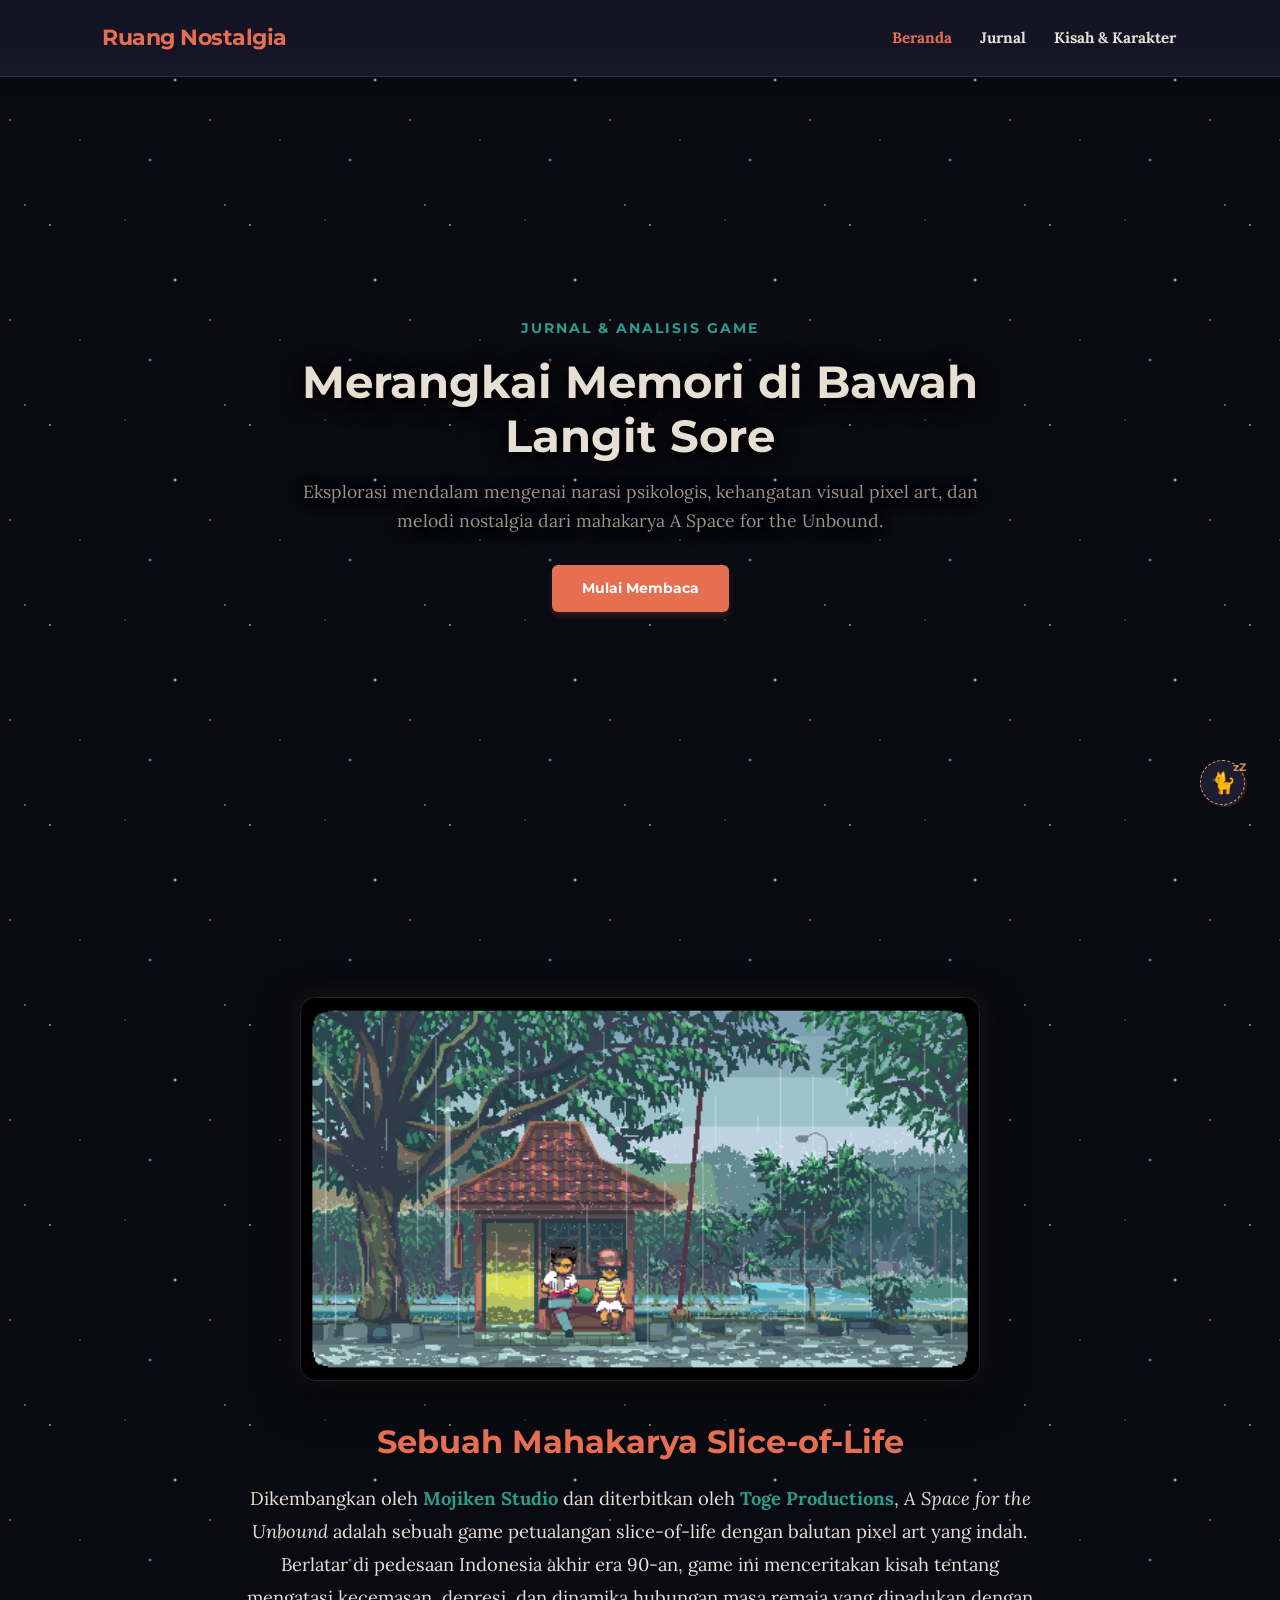
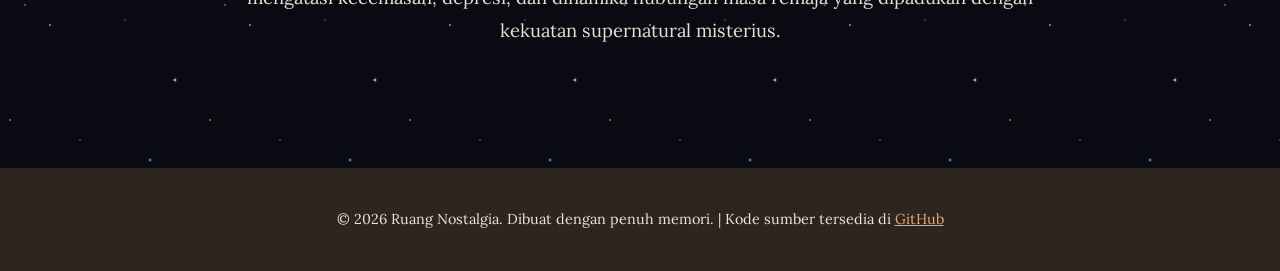
==== commit 820365ef: "Penambahan Tab "Kisah & Karakter"" ====
--- a/index.html
+++ b/index.html
@@ -20,8 +20,8 @@
         <nav class="nav-links">
             <a href="index.html" class="active">Beranda</a>
             <a href="jurnal.html">Jurnal</a>
-            <a href="karakter.html">Karakter</a>
-</nav>
+            <a href="karakter.html">Kisah & Karakter</a>
+        </nav>
     </header>
 
     <main class="hero">
@@ -38,12 +38,18 @@
         <div class="intro-content">
             <img src="images/gameplay.gif" alt="A Space for the Unbound Gameplay" class="game-gif">
             <h2>Sebuah Mahakarya Slice-of-Life</h2>
-            <p>Dikembangkan oleh <strong>Mojiken Studio</strong> dan diterbitkan oleh <strong>Toge Productions</strong>, <em>A Space for the Unbound</em> adalah sebuah game petualangan slice-of-life dengan balutan pixel art yang indah. Berlatar di pedesaan Indonesia akhir era 90-an, game ini menceritakan kisah tentang mengatasi kecemasan, depresi, dan dinamika hubungan masa remaja yang dipadukan dengan kekuatan supernatural misterius.</p>
+            <p>Dikembangkan oleh <strong>Mojiken Studio</strong> dan diterbitkan oleh <strong>Toge Productions</strong>,
+                <em>A Space for the Unbound</em> adalah sebuah game petualangan slice-of-life dengan balutan pixel art
+                yang indah. Berlatar di pedesaan Indonesia akhir era 90-an, game ini menceritakan kisah tentang
+                mengatasi kecemasan, depresi, dan dinamika hubungan masa remaja yang dipadukan dengan kekuatan
+                supernatural misterius.</p>
         </div>
     </section>
 
     <footer class="footer">
-        <p>&copy; 2026 Ruang Nostalgia. Dibuat dengan penuh memori. | Kode sumber tersedia di <a href="https://github.com" target="_blank" style="color: var(--senja-kuning); text-decoration: underline;">GitHub</a></p>
+        <p>&copy; 2026 Ruang Nostalgia. Dibuat dengan penuh memori. | Kode sumber tersedia di <a
+                href="https://github.com/irvy002/RuangNostalgia01" target="_blank"
+                style="color: var(--senja-kuning); text-decoration: underline;">GitHub</a></p>
     </footer>
 
     <script src="script.js"></script>
--- a/style.css
+++ b/style.css
@@ -75,10 +75,9 @@
    ========================================== */
 .navbar {
     display: flex;
-    flex-direction: column;
+    justify-content: space-between;
     align-items: center;
-    gap: 12px;
-    padding: 16px 8%;
+    padding: 20px 8%;
     background-color: var(--bg-kertas);
     background-image: linear-gradient(to bottom, var(--bg-kertas) 60%, rgba(29, 29, 49, 0.4));
     border-bottom: 1px solid var(--border-garis);
@@ -89,16 +88,6 @@
     transition: background-color 0.3s, border-color 0.3s, box-shadow 0.3s;
 }
 
-/* Desktop: kembali ke row layout */
-@media (min-width: 641px) {
-    .navbar {
-        flex-direction: row;
-        justify-content: space-between;
-        gap: 0;
-        padding: 20px 8%;
-    }
-}
-
 .logo {
     font-size: 1.4rem;
     font-weight: bold;
@@ -109,41 +98,27 @@
     transition: transform 0.2s cubic-bezier(0.175, 0.885, 0.32, 1.275);
 }
 
-/* Nav pill container */
-.nav-links {
-    display: flex;
-    align-items: center;
-    gap: 6px;
-    background: rgba(255, 255, 255, 0.04);
-    border: 1px solid var(--border-garis);
-    border-radius: 999px;
-    padding: 4px 6px;
-}
-
 .nav-links a {
     text-decoration: none;
     color: var(--teks-utama);
-    margin-left: 0;
-    padding: 6px 16px;
+    margin-left: 20px;
+    padding: 6px 2px;
     font-weight: bold;
-    font-size: 0.88rem;
+    font-size: 0.95rem;
     display: inline-block;
-    border-radius: 999px;
-    border: 1px solid transparent;
-    transition: color 0.25s, background 0.25s, border-color 0.25s, transform 0.2s cubic-bezier(0.175, 0.885, 0.32, 1.275);
+    transition: color 0.3s, transform 0.2s cubic-bezier(0.175, 0.885, 0.32, 1.275);
     z-index: 1;
 }
 
 .nav-links a:hover {
     color: var(--senja-jingga) !important;
-    background: rgba(231, 111, 81, 0.08) !important;
-    background-color: rgba(231, 111, 81, 0.08) !important;
+    background: transparent !important;
+    background-color: transparent !important;
     background-image: none !important;
-    border-color: rgba(231, 111, 81, 0.3) !important;
-    border-radius: 999px !important;
-    padding: 6px 16px !important;
-    text-decoration: none !important;
-    transform: translateY(-1px);
+    padding: 6px 2px !important;
+    border-radius: 0 !important;
+    text-decoration: underline dotted 1px var(--senja-jingga) !important;
+    transform: translateY(-2px);
 }
 
 .nav-links a:hover::before,
@@ -159,10 +134,9 @@
 
 .nav-links a.active {
     color: var(--senja-jingga) !important;
-    background: rgba(231, 111, 81, 0.12) !important;
-    background-color: rgba(231, 111, 81, 0.12) !important;
-    border-color: rgba(231, 111, 81, 0.4) !important;
-    border-radius: 999px !important;
+    background: transparent !important;
+    background-color: transparent !important;
+    border-radius: 0 !important;
 }
 
 /* ==========================================
@@ -1963,203 +1937,4 @@
 .karakter-gallery .decor-sticky {
     width: 220px !important;
     height: fit-content;
-}
-/* ==========================================
-   MOBILE RESPONSIVE — GLOBAL (max 640px)
-   ========================================== */
-@media (max-width: 640px) {
-
-    /* ── NAVBAR ── */
-    .navbar {
-        padding: 12px 5%;
-        gap: 10px;
-    }
-    .logo {
-        font-size: 1.2rem;
-    }
-    .nav-links {
-        padding: 3px 5px;
-        gap: 4px;
-    }
-    .nav-links a {
-        font-size: 0.8rem;
-        padding: 5px 13px;
-    }
-    .nav-links a:hover {
-        padding: 5px 13px !important;
-    }
-
-    /* ── HERO (index.html) ── */
-    .hero {
-        min-height: 100svh;
-        padding: 0 6%;
-        margin-top: -60px;
-    }
-    .hero h1 {
-        font-size: 2rem;
-    }
-    .hero p {
-        font-size: 1rem;
-    }
-    .hero-content {
-        margin-top: 60px;
-    }
-
-    /* ── GAME INTRO (index.html) ── */
-    .game-intro {
-        padding: 60px 6% 80px;
-    }
-    .game-gif {
-        width: 100%;
-    }
-    .intro-content h2 {
-        font-size: 1.6rem;
-    }
-    .intro-content p {
-        font-size: 1rem;
-    }
-
-    /* ── JURNAL HERO ── */
-    .jurnal-hero {
-        padding: 50px 6% 0;
-    }
-    .jurnal-hero h1 {
-        font-size: 2rem;
-    }
-    .jurnal-hero p {
-        font-size: 0.95rem;
-    }
-
-    /* ── FEATURED CARD (jurnal.html) ── */
-    .featured-wrap {
-        padding: 0 5%;
-        margin-bottom: 40px;
-    }
-    .featured-card {
-        grid-template-columns: 1fr;
-    }
-    .featured-image {
-        min-height: 200px;
-    }
-    .featured-image::after {
-        background: linear-gradient(to bottom, transparent 50%, var(--bg-kartu));
-    }
-    .featured-body {
-        padding: 24px 20px;
-        gap: 12px;
-    }
-    .featured-body h2 {
-        font-size: 1.4rem;
-    }
-    .featured-body p {
-        font-size: 0.92rem;
-    }
-
-    /* ── ARTICLES GRID (jurnal.html) ── */
-    .jurnal-grid-section {
-        padding: 0 5% 70px;
-    }
-    .articles-grid-v2 {
-        grid-template-columns: 1fr;
-        gap: 20px;
-    }
-    .section-header-row h2 {
-        font-size: 1.2rem;
-    }
-
-    /* ── ARTICLE PAGE ── */
-    .article-container {
-        padding: 24px 5%;
-        margin: 16px auto 32px;
-    }
-    .article-header h1 {
-        font-size: 1.65rem;
-        line-height: 1.3;
-    }
-    .article-content {
-        font-size: 1rem;
-        line-height: 1.75;
-    }
-    .article-content h2 {
-        font-size: 1.25rem;
-        margin: 28px 0 14px;
-    }
-    .article-content blockquote {
-        padding: 16px 18px;
-        font-size: 1rem;
-        margin: 24px 0;
-    }
-    .breadcrumb {
-        font-size: 0.68rem;
-    }
-    .article-hero-image {
-        border-radius: 10px !important;
-    }
-    .btn-kembali {
-        font-size: 0.82rem;
-        padding: 10px 20px;
-    }
-
-    /* ── TENTANG ── */
-    .about-container {
-        padding: 40px 5% 60px;
-    }
-    .about-split {
-        grid-template-columns: 1fr;
-        gap: 30px;
-    }
-    .about-info h1 {
-        font-size: 1.9rem;
-    }
-    .about-bio {
-        font-size: 1rem;
-    }
-    .about-story {
-        font-size: 0.95rem;
-    }
-
-    /* ── KARAKTER ── */
-    .karakter-page-wrapper {
-        padding: 40px 5% 80px;
-    }
-    .karakter-header h1 {
-        font-size: 1.8rem;
-    }
-    .karakter-header p {
-        font-size: 0.95rem;
-    }
-    .karakter-header {
-        margin-bottom: 40px;
-    }
-    .karakter-gallery {
-        gap: 30px;
-    }
-
-    /* ── FOOTER ── */
-    .footer {
-        padding: 30px 5%;
-        font-size: 0.82rem;
-    }
-
-    /* ── BACK TO TOP & CAT ── */
-    .btn-top,
-    .retro-cat {
-        width: 40px;
-        height: 40px;
-        right: 16px;
-    }
-    .btn-top {
-        bottom: 20px;
-    }
-    .retro-cat {
-        bottom: 70px;
-    }
-    .cat-tooltip {
-        max-width: 180px;
-        font-size: 0.75rem;
-    }
-    .logo-thought-bubble {
-        max-width: 200px;
-        font-size: 0.75rem;
-    }
-}
+}
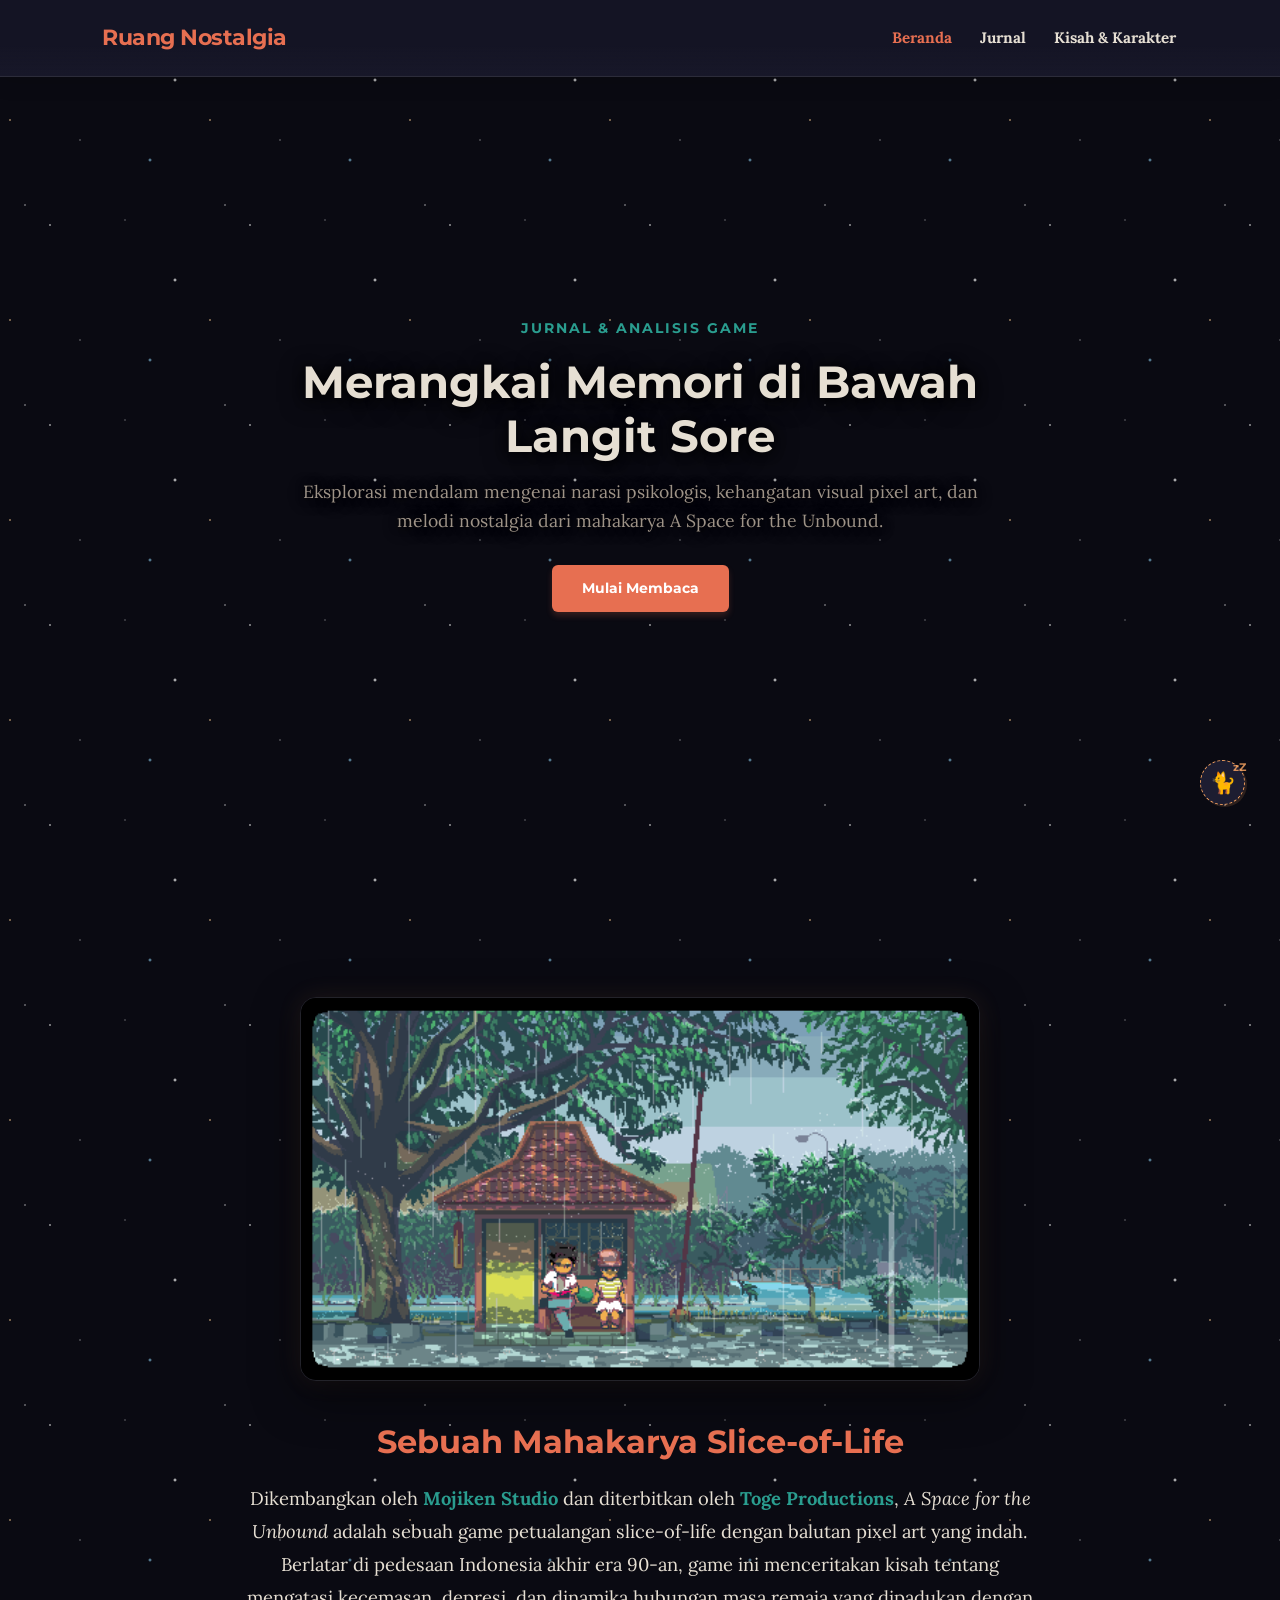
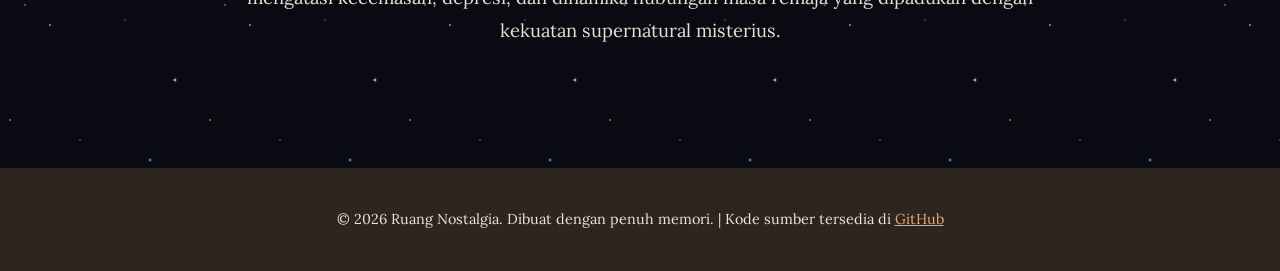
==== commit a88ce592: "Merapikan Navbar Mobil v2" ====
--- a/index.html
+++ b/index.html
@@ -17,11 +17,16 @@
 
     <header class="navbar">
         <div class="logo">Ruang Nostalgia</div>
-        <nav class="nav-links">
+        <nav class="nav-links" id="main-nav">
             <a href="index.html" class="active">Beranda</a>
             <a href="jurnal.html">Jurnal</a>
             <a href="karakter.html">Kisah & Karakter</a>
         </nav>
+        <button class="nav-toggle" aria-label="Buka menu navigasi" aria-expanded="false" aria-controls="main-nav">
+            <span class="bar"></span>
+            <span class="bar"></span>
+            <span class="bar"></span>
+        </button>
     </header>
 
     <main class="hero">
--- a/style.css
+++ b/style.css
@@ -140,6 +140,132 @@
 }
 
 /* ==========================================
+   2b. HAMBURGER MENU (MOBILE NAV)
+   ========================================== */
+
+/* Hamburger button — hidden on desktop */
+.nav-toggle {
+    display: none;
+    flex-direction: column;
+    justify-content: center;
+    align-items: center;
+    gap: 5px;
+    width: 36px;
+    height: 36px;
+    background: transparent;
+    border: 1px solid rgba(255, 255, 255, 0.12);
+    border-radius: 6px;
+    cursor: pointer;
+    padding: 4px;
+    transition: border-color 0.2s, background 0.2s;
+    z-index: 200;
+    flex-shrink: 0;
+}
+
+.nav-toggle:hover {
+    border-color: var(--senja-jingga);
+    background: rgba(231, 111, 81, 0.08);
+}
+
+/* The three bars */
+.nav-toggle .bar {
+    display: block;
+    width: 20px;
+    height: 2px;
+    background: var(--teks-utama);
+    border-radius: 2px;
+    transition: transform 0.3s cubic-bezier(0.25, 1, 0.5, 1),
+                opacity 0.2s ease,
+                background-color 0.2s ease;
+    transform-origin: center;
+}
+
+/* Animate bars to X when open */
+.nav-toggle.open .bar:nth-child(1) {
+    transform: translateY(7px) rotate(45deg);
+    background: var(--senja-jingga);
+}
+.nav-toggle.open .bar:nth-child(2) {
+    opacity: 0;
+    transform: scaleX(0);
+}
+.nav-toggle.open .bar:nth-child(3) {
+    transform: translateY(-7px) rotate(-45deg);
+    background: var(--senja-jingga);
+}
+
+/* Mobile-only: show hamburger, hide inline links */
+@media (max-width: 768px) {
+    .nav-toggle {
+        display: flex;
+    }
+
+    /* Slide-down drawer */
+    .nav-links {
+        position: fixed;
+        top: 0;
+        left: 0;
+        right: 0;
+        transform: translateY(-100%);
+        opacity: 0;
+        pointer-events: none;
+
+        display: flex;
+        flex-direction: column;
+        align-items: center;
+        gap: 0;
+        padding-top: 80px;
+        padding-bottom: 24px;
+
+        background: rgba(20, 20, 36, 0.97);
+        backdrop-filter: blur(16px);
+        -webkit-backdrop-filter: blur(16px);
+        border-bottom: 1px solid rgba(255, 255, 255, 0.08);
+        box-shadow: 0 16px 40px rgba(0, 0, 0, 0.5);
+
+        z-index: 150;
+        transition: transform 0.35s cubic-bezier(0.25, 1, 0.5, 1),
+                    opacity 0.3s ease;
+    }
+
+    /* Open state */
+    .nav-links.open {
+        transform: translateY(0);
+        opacity: 1;
+        pointer-events: auto;
+    }
+
+    .nav-links a {
+        display: block;
+        width: 100%;
+        text-align: center;
+        margin-left: 0;
+        padding: 14px 20px;
+        font-size: 1rem;
+        letter-spacing: 0.5px;
+        border-bottom: 1px solid rgba(255, 255, 255, 0.06);
+        transition: color 0.2s, background 0.2s;
+    }
+
+    .nav-links a:last-child {
+        border-bottom: none;
+    }
+
+    .nav-links a:hover {
+        color: var(--senja-jingga) !important;
+        background: rgba(231, 111, 81, 0.07) !important;
+        text-decoration: none !important;
+        transform: none !important;
+        padding: 14px 20px !important;
+    }
+
+    .nav-links a.active {
+        color: var(--senja-jingga) !important;
+        background: rgba(231, 111, 81, 0.06) !important;
+    }
+}
+
+/* ==========================================
    3. HERO SECTION
    ========================================== */
 /* Update Hero to Full Screen Center */
@@ -472,9 +598,42 @@
         background: rgba(255, 255, 255, 0.6) !important;
         box-shadow: 0 4px 8px rgba(0, 0, 0, 0.4) !important;
     }
-}
-
-/* <--- INI ADALAH TANDA KURUNG PENUTUP YANG SEBELUMNYA HILANG! */
+
+    /* ==========================================
+   PERBAIKAN NAVBAR MOBILE (HP)
+   ========================================== */
+    @media (max-width: 768px) {
+        .navbar {
+            flex-direction: column !important;
+            align-items: center !important;
+            padding: 15px 5% !important;
+            gap: 12px !important;
+        }
+
+        .logo {
+            text-align: center !important;
+            font-size: 1.5rem !important;
+            white-space: nowrap !important;
+        }
+
+        .nav-links {
+            display: flex !important;
+            flex-wrap: wrap !important;
+            justify-content: center !important;
+            align-items: center !important;
+            gap: 12px !important;
+            margin-top: 0 !important;
+            width: 100% !important;
+        }
+
+        .nav-links a {
+            margin: 0 !important;
+            padding: 5px 8px !important;
+            font-size: 0.85rem !important;
+        }
+    }
+}
+
 
 
 /* ==========================================
